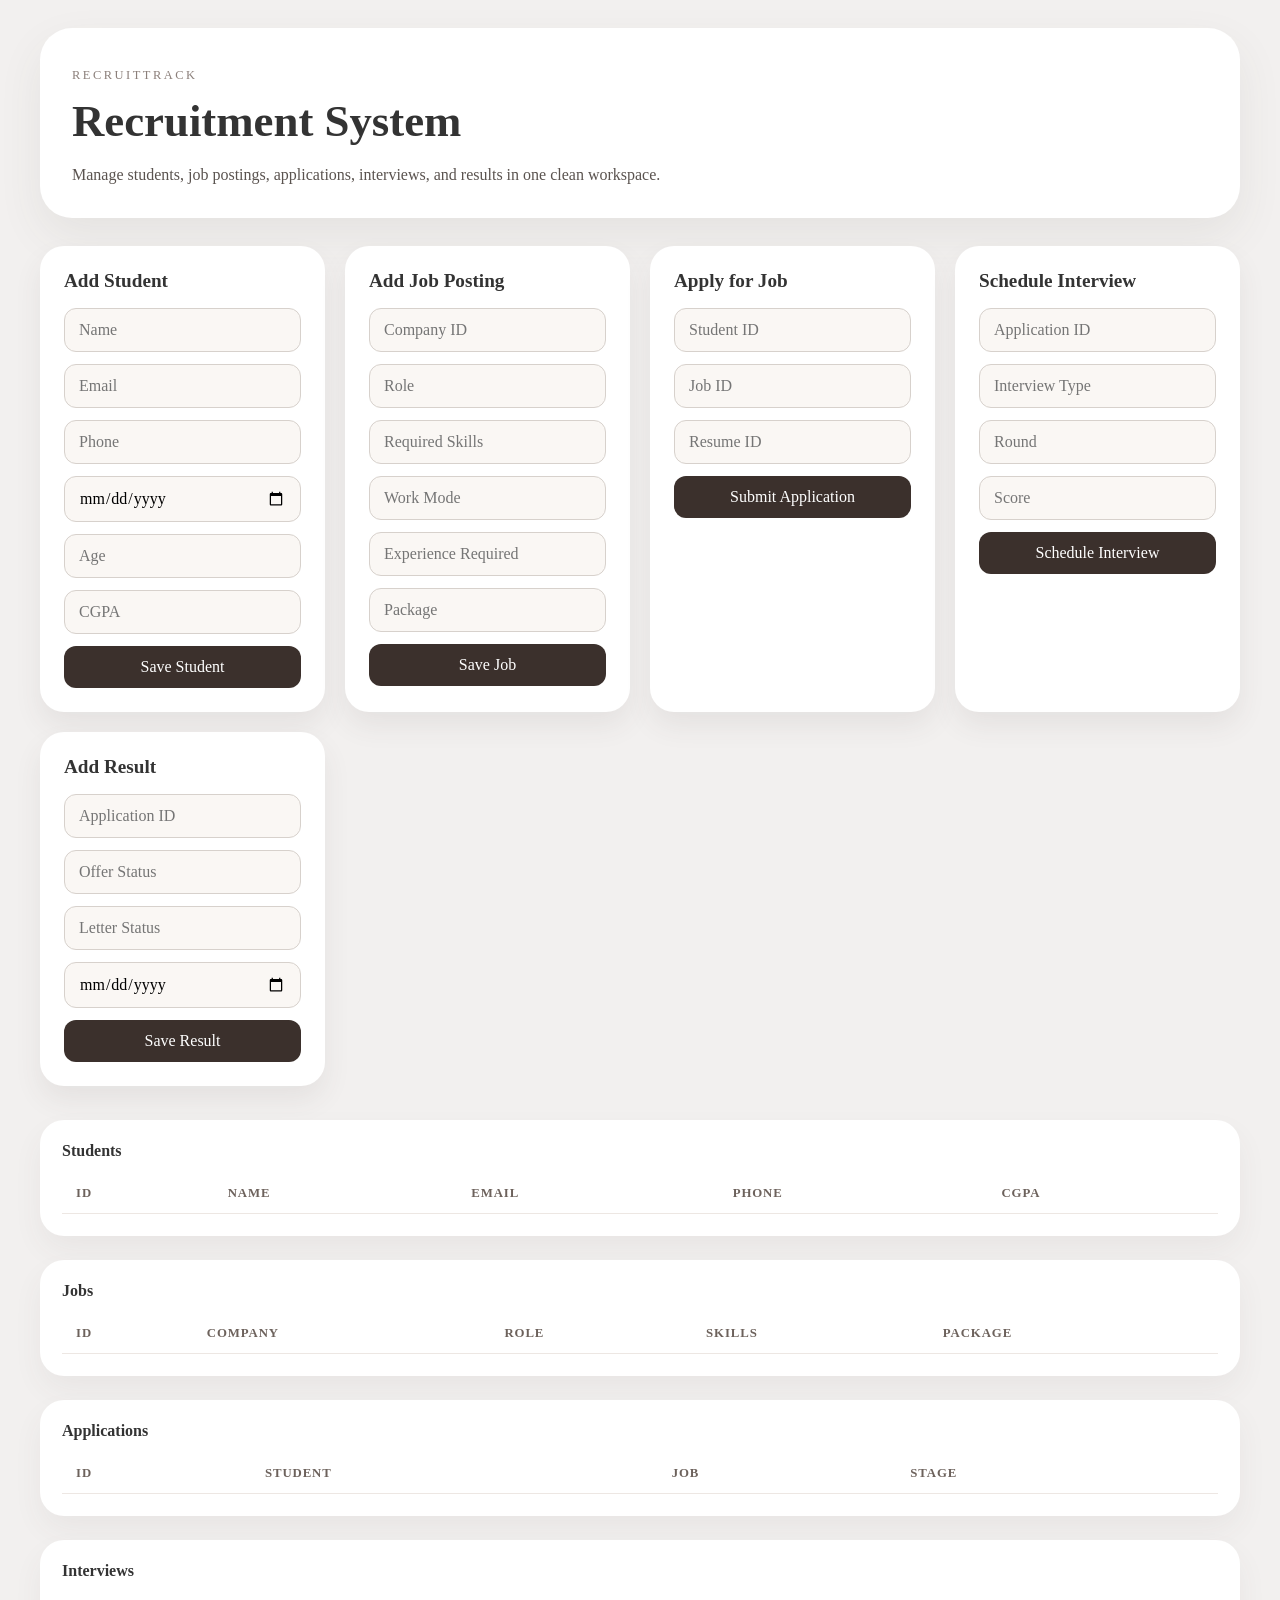
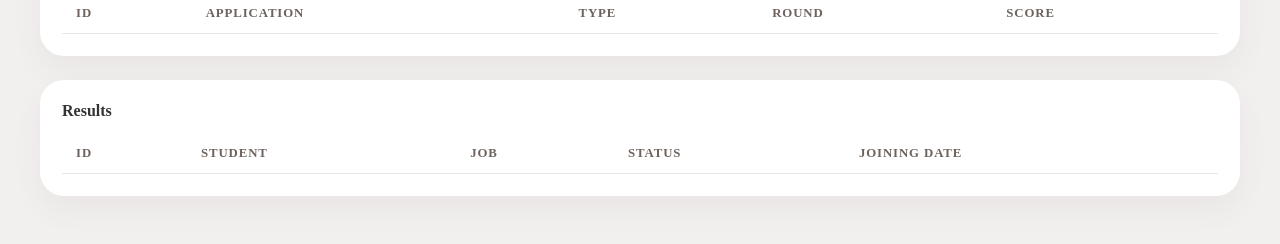
==== frontend/index.html @ 983ca3ce "initial commit" ====
<!DOCTYPE html>
<html lang="en">
<head>
  <meta charset="UTF-8" />
  <meta name="viewport" content="width=device-width, initial-scale=1.0" />
  <title>Recruitment Dashboard</title>
  <link rel="stylesheet" href="styles.css" />
</head>
<body>
  <main class="page-shell">
    <header class="hero">
      <div>
        <p class="eyebrow">RecruitTrack</p>
        <h1>Recruitment System</h1>
        <p class="hero-copy">Manage students, job postings, applications, interviews, and results in one clean workspace.</p>
      </div>
    </header>

    <section class="form-grid">
      <article class="card">
        <h2>Add Student</h2>
        <form id="studentForm" class="stack">
          <input name="name" type="text" placeholder="Name" required />
          <input name="email" type="email" placeholder="Email" required />
          <input name="phone" type="text" placeholder="Phone" />
          <input name="dob" type="date" placeholder="Date of Birth" />
          <input name="age" type="number" placeholder="Age" />
          <input name="cgpa" type="number" step="0.01" placeholder="CGPA" />
          <button type="submit">Save Student</button>
        </form>
      </article>

      <article class="card">
        <h2>Add Job Posting</h2>
        <form id="jobForm" class="stack">
          <input name="company_id" type="number" placeholder="Company ID" required />
          <input name="role" type="text" placeholder="Role" required />
          <input name="required_skills" type="text" placeholder="Required Skills" />
          <input name="work_mode" type="text" placeholder="Work Mode" />
          <input name="experience_required" type="text" placeholder="Experience Required" />
          <input name="package_offered" type="number" step="0.01" placeholder="Package" />
          <button type="submit">Save Job</button>
        </form>
      </article>

      <article class="card">
        <h2>Apply for Job</h2>
        <form id="applyForm" class="stack">
          <input name="student_id" type="number" placeholder="Student ID" required />
          <input name="job_id" type="number" placeholder="Job ID" required />
          <input name="resume_id" type="number" placeholder="Resume ID" />
          <button type="submit">Submit Application</button>
        </form>
      </article>

      <article class="card">
        <h2>Schedule Interview</h2>
        <form id="interviewForm" class="stack">
          <input name="application_id" type="number" placeholder="Application ID" required />
          <input name="interview_type" type="text" placeholder="Interview Type" />
          <input name="round_number" type="number" placeholder="Round" />
          <input name="score" type="number" step="0.01" placeholder="Score" />
          <button type="submit">Schedule Interview</button>
        </form>
      </article>

      <article class="card">
        <h2>Add Result</h2>
        <form id="resultForm" class="stack">
          <input name="application_id" type="number" placeholder="Application ID" required />
          <input name="offer_status" type="text" placeholder="Offer Status" />
          <input name="offer_letter_status" type="text" placeholder="Letter Status" />
          <input name="joining_date" type="date" placeholder="Joining Date" />
          <button type="submit">Save Result</button>
        </form>
      </article>
    </section>

    <section class="tables">
      <div class="table-card">
        <h2>Students</h2>
        <div class="table-scroll"><table id="studentsTable"><thead><tr><th>ID</th><th>Name</th><th>Email</th><th>Phone</th><th>CGPA</th></tr></thead><tbody></tbody></table></div>
      </div>
      <div class="table-card">
        <h2>Jobs</h2>
        <div class="table-scroll"><table id="jobsTable"><thead><tr><th>ID</th><th>Company</th><th>Role</th><th>Skills</th><th>Package</th></tr></thead><tbody></tbody></table></div>
      </div>
      <div class="table-card">
        <h2>Applications</h2>
        <div class="table-scroll"><table id="applicationsTable"><thead><tr><th>ID</th><th>Student</th><th>Job</th><th>Stage</th></tr></thead><tbody></tbody></table></div>
      </div>
      <div class="table-card">
        <h2>Interviews</h2>
        <div class="table-scroll"><table id="interviewsTable"><thead><tr><th>ID</th><th>Application</th><th>Type</th><th>Round</th><th>Score</th></tr></thead><tbody></tbody></table></div>
      </div>
      <div class="table-card">
        <h2>Results</h2>
        <div class="table-scroll"><table id="resultsTable"><thead><tr><th>ID</th><th>Student</th><th>Job</th><th>Status</th><th>Joining Date</th></tr></thead><tbody></tbody></table></div>
      </div>
    </section>
  </main>
  <script src="app.js"></script>
</body>
</html>
---- frontend/styles.css ----
body {
  margin: 0;
  font-family: 'Times New Roman', Georgia, serif;
  background: #F2F0EF;
  color: #333;
}

.page-shell {
  max-width: 1200px;
  margin: 0 auto;
  padding: 28px 24px 48px;
}

.hero {
  background: #fff;
  border-radius: 32px;
  padding: 28px 32px;
  box-shadow: 0 18px 45px rgba(78, 72, 70, 0.08);
  margin-bottom: 28px;
}

.eyebrow {
  text-transform: uppercase;
  letter-spacing: 0.2em;
  font-size: 0.78rem;
  color: #8b7f7a;
  margin-bottom: 12px;
}

.hero h1 {
  margin: 0;
  font-size: 2.8rem;
}

.hero-copy {
  margin: 14px 0 0;
  line-height: 1.8;
  color: #5a534f;
}

.form-grid {
  display: grid;
  grid-template-columns: repeat(auto-fit, minmax(280px, 1fr));
  gap: 20px;
}

.card {
  background: #fff;
  border-radius: 24px;
  padding: 24px;
  box-shadow: 0 14px 28px rgba(77, 70, 66, 0.08);
}

.card h2 {
  margin-top: 0;
  font-size: 1.2rem;
}

.stack {
  display: grid;
  gap: 12px;
  margin-top: 16px;
}

input,
button {
  border: 1px solid #d7d1cc;
  border-radius: 12px;
  font: inherit;
  padding: 12px 14px;
}

input {
  background: #faf7f4;
}

button {
  cursor: pointer;
  background: #3b302c;
  color: #fff;
  border: none;
  transition: transform 160ms ease, background 160ms ease;
}

button:hover {
  transform: translateY(-1px);
  background: #5e514a;
}

.tables {
  display: grid;
  gap: 24px;
  margin-top: 34px;
}

.table-card {
  background: #fff;
  border-radius: 24px;
  padding: 22px;
  box-shadow: 0 14px 30px rgba(77, 70, 66, 0.06);
}

.table-card h2 {
  margin: 0 0 14px;
  font-size: 1rem;
}

.table-scroll {
  overflow-x: auto;
}

table {
  width: 100%;
  border-collapse: collapse;
  min-width: 640px;
}

th,
td {
  text-align: left;
  padding: 12px 14px;
  border-bottom: 1px solid #ede7e3;
}

th {
  color: #6d625c;
  text-transform: uppercase;
  letter-spacing: 0.07em;
  font-size: 0.8rem;
}

tbody tr:hover {
  background: #faf5f1;
}

@media (max-width: 720px) {
  .form-grid {
    grid-template-columns: 1fr;
  }
}
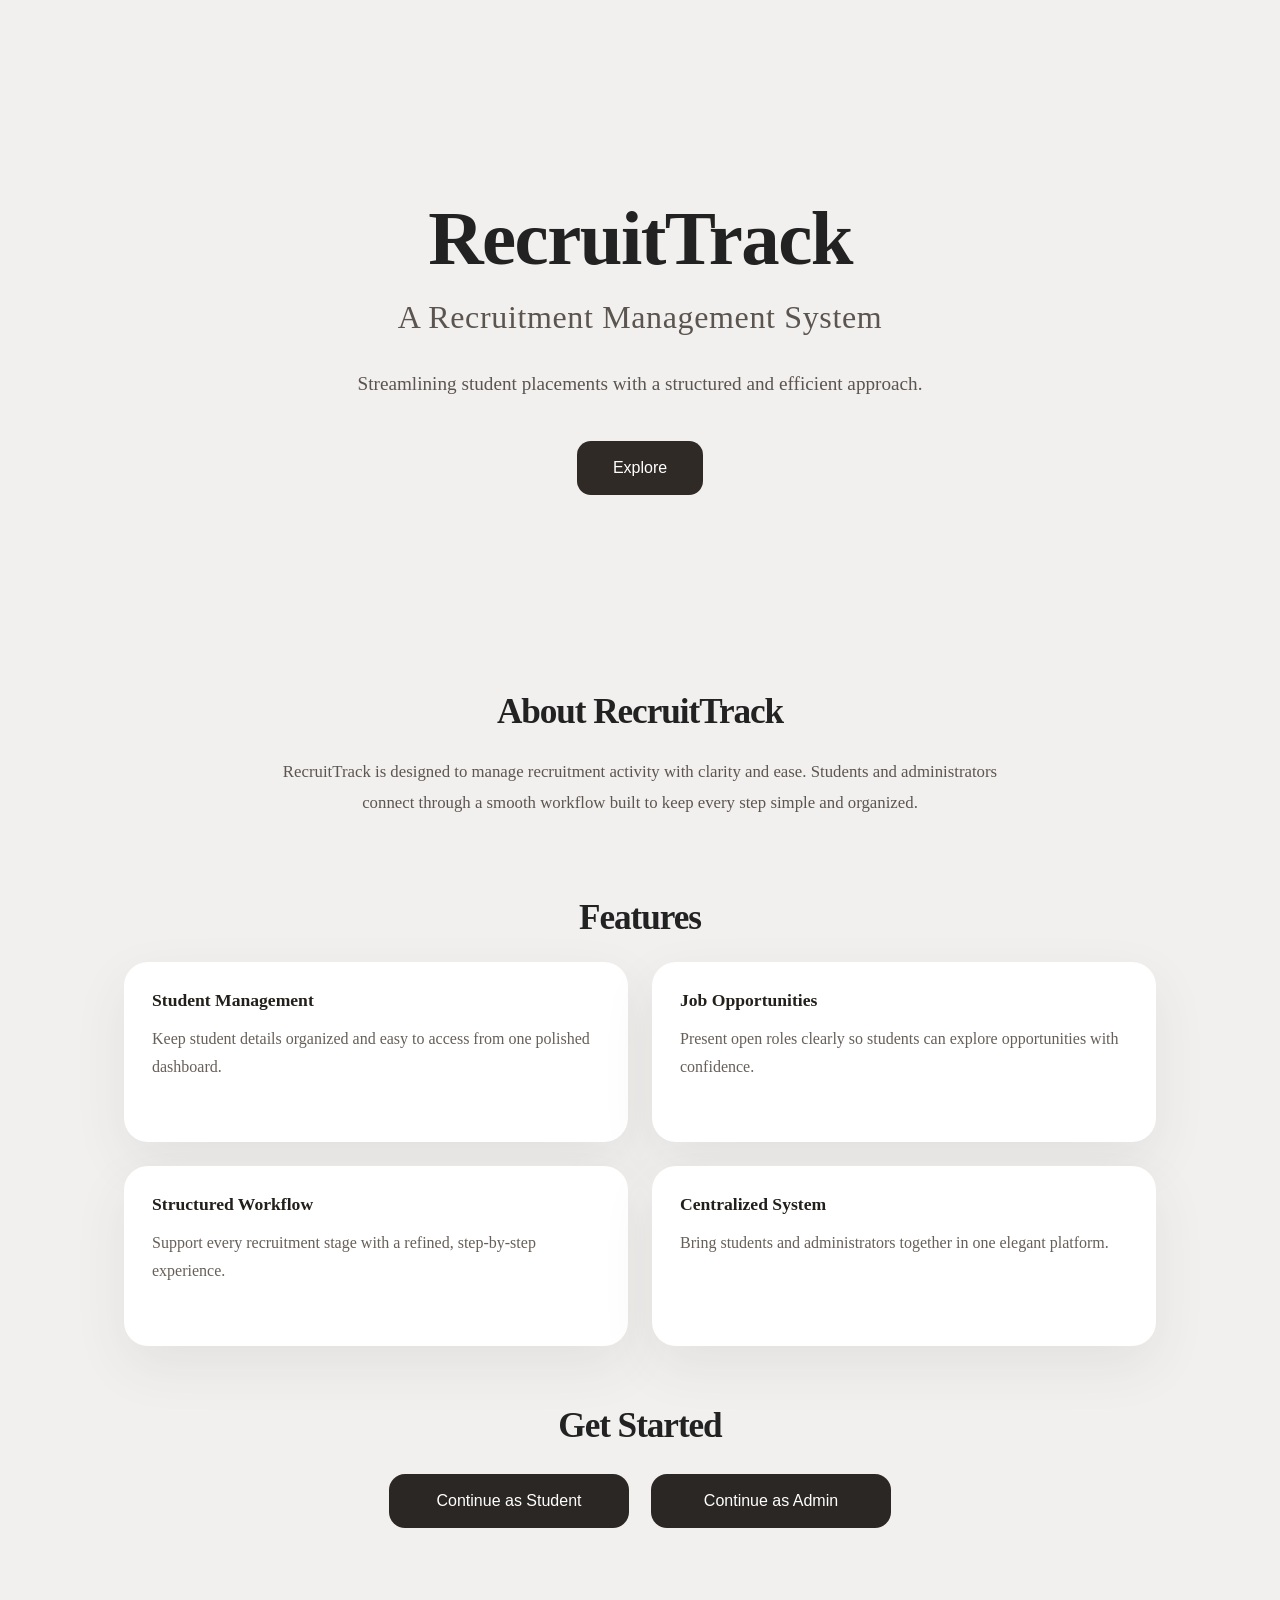
==== commit dee933df: "updated frontend" ====
--- a/frontend/index.html
+++ b/frontend/index.html
@@ -1,104 +1,98 @@
-<!DOCTYPE html>
+<!doctype html>
 <html lang="en">
-<head>
-  <meta charset="UTF-8" />
-  <meta name="viewport" content="width=device-width, initial-scale=1.0" />
-  <title>Recruitment Dashboard</title>
-  <link rel="stylesheet" href="styles.css" />
-</head>
-<body>
-  <main class="page-shell">
-    <header class="hero">
-      <div>
-        <p class="eyebrow">RecruitTrack</p>
-        <h1>Recruitment System</h1>
-        <p class="hero-copy">Manage students, job postings, applications, interviews, and results in one clean workspace.</p>
-      </div>
-    </header>
+  <head>
+    <meta charset="UTF-8" />
+    <meta name="viewport" content="width=device-width, initial-scale=1.0" />
+    <title>RecruitTrack</title>
+    <link rel="stylesheet" href="style.css" />
+  </head>
+  <body>
+    <main class="landing-shell">
+      <section class="hero-section" id="hero">
+        <div class="hero-copy">
+          <h1>RecruitTrack</h1>
+          <h2>A Recruitment Management System</h2>
+          <p class="hero-description">
+            Streamlining student placements with a structured and efficient
+            approach.
+          </p>
+          <button
+            class="hero-button"
+            onclick="
+              document
+                .getElementById('about')
+                .scrollIntoView({ behavior: 'smooth' })
+            "
+          >
+            Explore
+          </button>
+        </div>
+      </section>
 
-    <section class="form-grid">
-      <article class="card">
-        <h2>Add Student</h2>
-        <form id="studentForm" class="stack">
-          <input name="name" type="text" placeholder="Name" required />
-          <input name="email" type="email" placeholder="Email" required />
-          <input name="phone" type="text" placeholder="Phone" />
-          <input name="dob" type="date" placeholder="Date of Birth" />
-          <input name="age" type="number" placeholder="Age" />
-          <input name="cgpa" type="number" step="0.01" placeholder="CGPA" />
-          <button type="submit">Save Student</button>
-        </form>
-      </article>
+      <section class="content-section" id="about">
+        <div class="section-heading">
+          <h2>About RecruitTrack</h2>
+        </div>
+        <p class="section-text">
+          RecruitTrack is designed to manage recruitment activity with clarity
+          and ease. Students and administrators connect through a smooth
+          workflow built to keep every step simple and organized.
+        </p>
+      </section>
 
-      <article class="card">
-        <h2>Add Job Posting</h2>
-        <form id="jobForm" class="stack">
-          <input name="company_id" type="number" placeholder="Company ID" required />
-          <input name="role" type="text" placeholder="Role" required />
-          <input name="required_skills" type="text" placeholder="Required Skills" />
-          <input name="work_mode" type="text" placeholder="Work Mode" />
-          <input name="experience_required" type="text" placeholder="Experience Required" />
-          <input name="package_offered" type="number" step="0.01" placeholder="Package" />
-          <button type="submit">Save Job</button>
-        </form>
-      </article>
+      <section class="content-section" id="features">
+        <div class="section-heading">
+          <h2>Features</h2>
+        </div>
+        <div class="feature-grid">
+          <article class="feature-card">
+            <h3>Student Management</h3>
+            <p>
+              Keep student details organized and easy to access from one
+              polished dashboard.
+            </p>
+          </article>
+          <article class="feature-card">
+            <h3>Job Opportunities</h3>
+            <p>
+              Present open roles clearly so students can explore opportunities
+              with confidence.
+            </p>
+          </article>
+          <article class="feature-card">
+            <h3>Structured Workflow</h3>
+            <p>
+              Support every recruitment stage with a refined, step-by-step
+              experience.
+            </p>
+          </article>
+          <article class="feature-card">
+            <h3>Centralized System</h3>
+            <p>
+              Bring students and administrators together in one elegant
+              platform.
+            </p>
+          </article>
+        </div>
+      </section>
 
-      <article class="card">
-        <h2>Apply for Job</h2>
-        <form id="applyForm" class="stack">
-          <input name="student_id" type="number" placeholder="Student ID" required />
-          <input name="job_id" type="number" placeholder="Job ID" required />
-          <input name="resume_id" type="number" placeholder="Resume ID" />
-          <button type="submit">Submit Application</button>
-        </form>
-      </article>
-
-      <article class="card">
-        <h2>Schedule Interview</h2>
-        <form id="interviewForm" class="stack">
-          <input name="application_id" type="number" placeholder="Application ID" required />
-          <input name="interview_type" type="text" placeholder="Interview Type" />
-          <input name="round_number" type="number" placeholder="Round" />
-          <input name="score" type="number" step="0.01" placeholder="Score" />
-          <button type="submit">Schedule Interview</button>
-        </form>
-      </article>
-
-      <article class="card">
-        <h2>Add Result</h2>
-        <form id="resultForm" class="stack">
-          <input name="application_id" type="number" placeholder="Application ID" required />
-          <input name="offer_status" type="text" placeholder="Offer Status" />
-          <input name="offer_letter_status" type="text" placeholder="Letter Status" />
-          <input name="joining_date" type="date" placeholder="Joining Date" />
-          <button type="submit">Save Result</button>
-        </form>
-      </article>
-    </section>
-
-    <section class="tables">
-      <div class="table-card">
-        <h2>Students</h2>
-        <div class="table-scroll"><table id="studentsTable"><thead><tr><th>ID</th><th>Name</th><th>Email</th><th>Phone</th><th>CGPA</th></tr></thead><tbody></tbody></table></div>
-      </div>
-      <div class="table-card">
-        <h2>Jobs</h2>
-        <div class="table-scroll"><table id="jobsTable"><thead><tr><th>ID</th><th>Company</th><th>Role</th><th>Skills</th><th>Package</th></tr></thead><tbody></tbody></table></div>
-      </div>
-      <div class="table-card">
-        <h2>Applications</h2>
-        <div class="table-scroll"><table id="applicationsTable"><thead><tr><th>ID</th><th>Student</th><th>Job</th><th>Stage</th></tr></thead><tbody></tbody></table></div>
-      </div>
-      <div class="table-card">
-        <h2>Interviews</h2>
-        <div class="table-scroll"><table id="interviewsTable"><thead><tr><th>ID</th><th>Application</th><th>Type</th><th>Round</th><th>Score</th></tr></thead><tbody></tbody></table></div>
-      </div>
-      <div class="table-card">
-        <h2>Results</h2>
-        <div class="table-scroll"><table id="resultsTable"><thead><tr><th>ID</th><th>Student</th><th>Job</th><th>Status</th><th>Joining Date</th></tr></thead><tbody></tbody></table></div>
-      </div>
-    </section>
-  </main>
-  <script src="app.js"></script>
-</body>
+      <section class="content-section role-section" id="roles">
+        <div class="section-heading">
+          <h2>Get Started</h2>
+        </div>
+        <div class="role-actions">
+          <button
+            class="role-button"
+            onclick="window.location = 'student.html'"
+          >
+            Continue as Student
+          </button>
+          <button class="role-button" onclick="window.location = 'admin.html'">
+            Continue as Admin
+          </button>
+        </div>
+      </section>
+    </main>
+    <script src="script.js"></script>
+  </body>
 </html>
--- a/frontend/style.css
+++ b/frontend/style.css
@@ -0,0 +1,185 @@
+* {
+  margin: 0;
+  padding: 0;
+  box-sizing: border-box;
+}
+
+html {
+  scroll-behavior: smooth;
+}
+
+body {
+  font-family: "Times New Roman", Georgia, serif;
+  background: #f2f0ef;
+  color: #333;
+  min-height: 100vh;
+}
+
+.landing-shell {
+  max-width: 1080px;
+  margin: 0 auto;
+  padding: 40px 24px 80px;
+}
+
+.hero-section {
+  display: flex;
+  align-items: center;
+  justify-content: center;
+  text-align: center;
+  min-height: 68vh;
+  padding: 48px 24px;
+}
+
+.hero-copy {
+  width: 100%;
+  max-width: 760px;
+}
+
+.hero-section h1 {
+  font-size: clamp(4rem, 6vw, 6.2rem);
+  line-height: 1.1;
+  font-weight: 900;
+  color: #222;
+  margin-bottom: 16px;
+  letter-spacing: -0.02em;
+}
+
+.hero-section h2 {
+  font-size: clamp(1.5rem, 2.5vw, 2rem);
+  line-height: 1.3;
+  font-weight: 400;
+  color: #5b544f;
+  margin-bottom: 28px;
+  letter-spacing: 0.02em;
+}
+
+.hero-description {
+  font-size: 1.2rem;
+  color: #5b544f;
+  max-width: 680px;
+  margin: 0 auto 40px;
+  line-height: 1.8;
+}
+
+.hero-button {
+  padding: 18px 36px;
+  border: none;
+  background: #2f2a26;
+  color: #fff;
+  border-radius: 14px;
+  font-size: 1rem;
+  cursor: pointer;
+  transition:
+    transform 0.2s ease,
+    background 0.2s ease,
+    box-shadow 0.2s ease;
+}
+
+.hero-button:hover {
+  background: #3f3a36;
+  transform: translateY(-2px);
+  box-shadow: 0 18px 40px rgba(47, 42, 38, 0.15);
+}
+
+.content-section {
+  padding: 40px 0;
+}
+
+.section-heading {
+  text-align: center;
+  margin-bottom: 24px;
+}
+
+.section-heading h2 {
+  font-size: 2.2rem;
+  letter-spacing: -0.03em;
+  color: #222;
+}
+
+.section-text {
+  max-width: 720px;
+  margin: 0 auto;
+  font-size: 1.05rem;
+  color: #5d5550;
+  line-height: 1.85;
+  text-align: center;
+}
+
+.feature-grid {
+  display: grid;
+  grid-template-columns: repeat(2, minmax(0, 1fr));
+  gap: 24px;
+}
+
+.feature-card {
+  background: #fff;
+  border-radius: 24px;
+  padding: 28px;
+  box-shadow: 0 20px 54px rgba(70, 62, 56, 0.08);
+  min-height: 180px;
+}
+
+.feature-card h3 {
+  font-size: 1.1rem;
+  margin-bottom: 14px;
+  color: #231f1b;
+}
+
+.feature-card p {
+  color: #675f59;
+  line-height: 1.75;
+}
+
+.role-section {
+  padding-top: 20px;
+}
+
+.role-actions {
+  display: flex;
+  justify-content: center;
+  gap: 22px;
+  flex-wrap: wrap;
+  margin-top: 28px;
+}
+
+.role-button {
+  min-width: 240px;
+  padding: 18px 32px;
+  border: none;
+  border-radius: 16px;
+  background: #2b2724;
+  color: #fff;
+  font-size: 1rem;
+  cursor: pointer;
+  transition:
+    transform 0.2s ease,
+    background 0.2s ease,
+    box-shadow 0.2s ease;
+}
+
+.role-button:hover {
+  background: #413b35;
+  transform: translateY(-2px);
+  box-shadow: 0 18px 40px rgba(38, 33, 31, 0.14);
+}
+
+@media (max-width: 860px) {
+  .feature-grid {
+    grid-template-columns: 1fr;
+  }
+}
+
+@media (max-width: 620px) {
+  .landing-shell {
+    padding: 32px 18px 60px;
+  }
+
+  .hero-description {
+    margin-bottom: 32px;
+  }
+
+  .role-actions {
+    flex-direction: column;
+    align-items: stretch;
+  }
+}
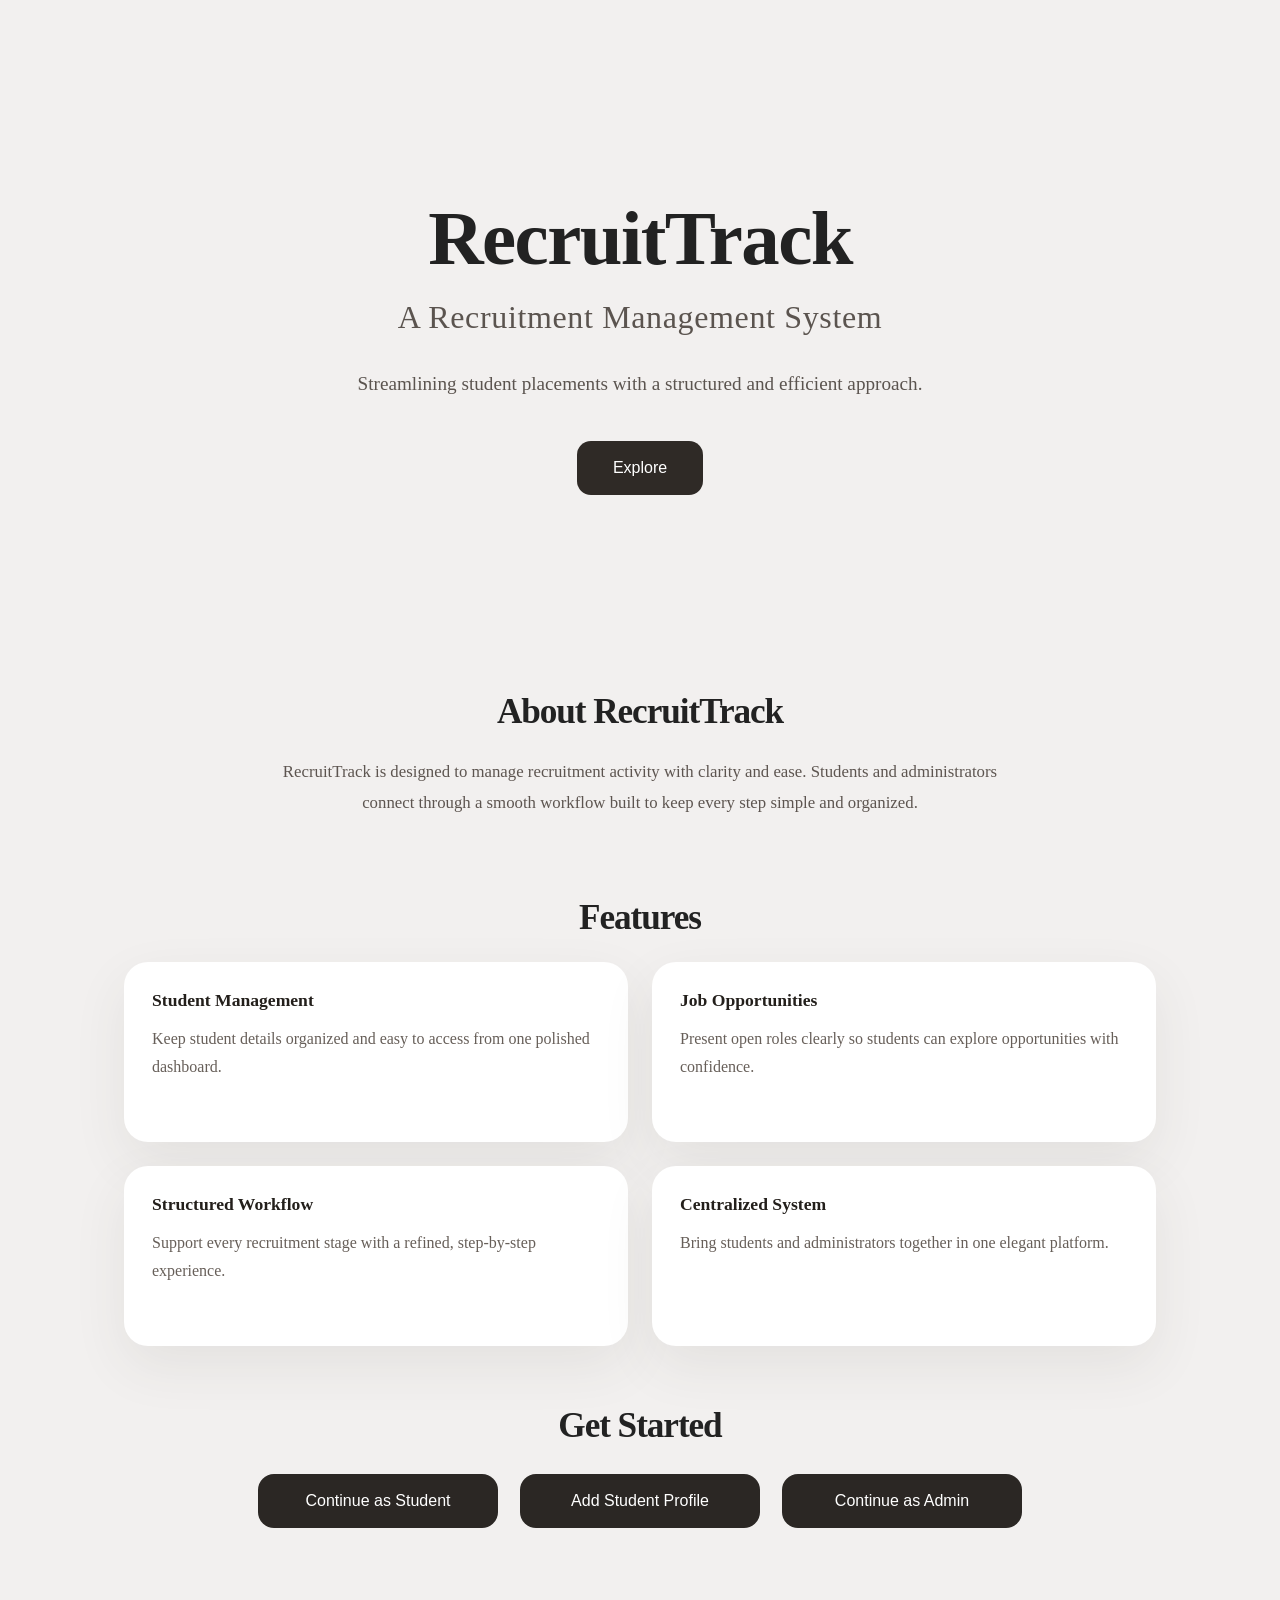
==== commit dcf87792: "Latest updates" ====
--- a/frontend/index.html
+++ b/frontend/index.html
@@ -1,98 +1,98 @@
 <!doctype html>
 <html lang="en">
-  <head>
-    <meta charset="UTF-8" />
-    <meta name="viewport" content="width=device-width, initial-scale=1.0" />
-    <title>RecruitTrack</title>
-    <link rel="stylesheet" href="style.css" />
-  </head>
-  <body>
-    <main class="landing-shell">
-      <section class="hero-section" id="hero">
-        <div class="hero-copy">
-          <h1>RecruitTrack</h1>
-          <h2>A Recruitment Management System</h2>
-          <p class="hero-description">
-            Streamlining student placements with a structured and efficient
-            approach.
-          </p>
-          <button
-            class="hero-button"
-            onclick="
+
+<head>
+  <meta charset="UTF-8" />
+  <meta name="viewport" content="width=device-width, initial-scale=1.0" />
+  <title>RecruitTrack</title>
+  <link rel="stylesheet" href="style.css" />
+</head>
+
+<body>
+  <main class="landing-shell">
+    <section class="hero-section" id="hero">
+      <div class="hero-copy">
+        <h1>RecruitTrack</h1>
+        <h2>A Recruitment Management System</h2>
+        <p class="hero-description">
+          Streamlining student placements with a structured and efficient
+          approach.
+        </p>
+        <button class="hero-button" onclick="
               document
                 .getElementById('about')
                 .scrollIntoView({ behavior: 'smooth' })
-            "
-          >
-            Explore
-          </button>
-        </div>
-      </section>
+            ">
+          Explore
+        </button>
+      </div>
+    </section>
 
-      <section class="content-section" id="about">
-        <div class="section-heading">
-          <h2>About RecruitTrack</h2>
-        </div>
-        <p class="section-text">
-          RecruitTrack is designed to manage recruitment activity with clarity
-          and ease. Students and administrators connect through a smooth
-          workflow built to keep every step simple and organized.
-        </p>
-      </section>
+    <section class="content-section" id="about">
+      <div class="section-heading">
+        <h2>About RecruitTrack</h2>
+      </div>
+      <p class="section-text">
+        RecruitTrack is designed to manage recruitment activity with clarity
+        and ease. Students and administrators connect through a smooth
+        workflow built to keep every step simple and organized.
+      </p>
+    </section>
 
-      <section class="content-section" id="features">
-        <div class="section-heading">
-          <h2>Features</h2>
-        </div>
-        <div class="feature-grid">
-          <article class="feature-card">
-            <h3>Student Management</h3>
-            <p>
-              Keep student details organized and easy to access from one
-              polished dashboard.
-            </p>
-          </article>
-          <article class="feature-card">
-            <h3>Job Opportunities</h3>
-            <p>
-              Present open roles clearly so students can explore opportunities
-              with confidence.
-            </p>
-          </article>
-          <article class="feature-card">
-            <h3>Structured Workflow</h3>
-            <p>
-              Support every recruitment stage with a refined, step-by-step
-              experience.
-            </p>
-          </article>
-          <article class="feature-card">
-            <h3>Centralized System</h3>
-            <p>
-              Bring students and administrators together in one elegant
-              platform.
-            </p>
-          </article>
-        </div>
-      </section>
+    <section class="content-section" id="features">
+      <div class="section-heading">
+        <h2>Features</h2>
+      </div>
+      <div class="feature-grid">
+        <article class="feature-card">
+          <h3>Student Management</h3>
+          <p>
+            Keep student details organized and easy to access from one
+            polished dashboard.
+          </p>
+        </article>
+        <article class="feature-card">
+          <h3>Job Opportunities</h3>
+          <p>
+            Present open roles clearly so students can explore opportunities
+            with confidence.
+          </p>
+        </article>
+        <article class="feature-card">
+          <h3>Structured Workflow</h3>
+          <p>
+            Support every recruitment stage with a refined, step-by-step
+            experience.
+          </p>
+        </article>
+        <article class="feature-card">
+          <h3>Centralized System</h3>
+          <p>
+            Bring students and administrators together in one elegant
+            platform.
+          </p>
+        </article>
+      </div>
+    </section>
 
-      <section class="content-section role-section" id="roles">
-        <div class="section-heading">
-          <h2>Get Started</h2>
-        </div>
-        <div class="role-actions">
-          <button
-            class="role-button"
-            onclick="window.location = 'student.html'"
-          >
-            Continue as Student
-          </button>
-          <button class="role-button" onclick="window.location = 'admin.html'">
-            Continue as Admin
-          </button>
-        </div>
-      </section>
-    </main>
-    <script src="script.js"></script>
-  </body>
-</html>
+    <section class="content-section role-section" id="roles">
+      <div class="section-heading">
+        <h2>Get Started</h2>
+      </div>
+      <div class="role-actions">
+        <button class="role-button" onclick="window.location = 'student.html'">
+          Continue as Student
+        </button>
+        <button class="role-button" onclick="window.location = 'add-student.html'">
+          Add Student Profile
+        </button>
+        <button class="role-button" onclick="window.location = 'admin.html'">
+          Continue as Admin
+        </button>
+      </div>
+    </section>
+  </main>
+  <script src="script.js"></script>
+</body>
+
+</html>
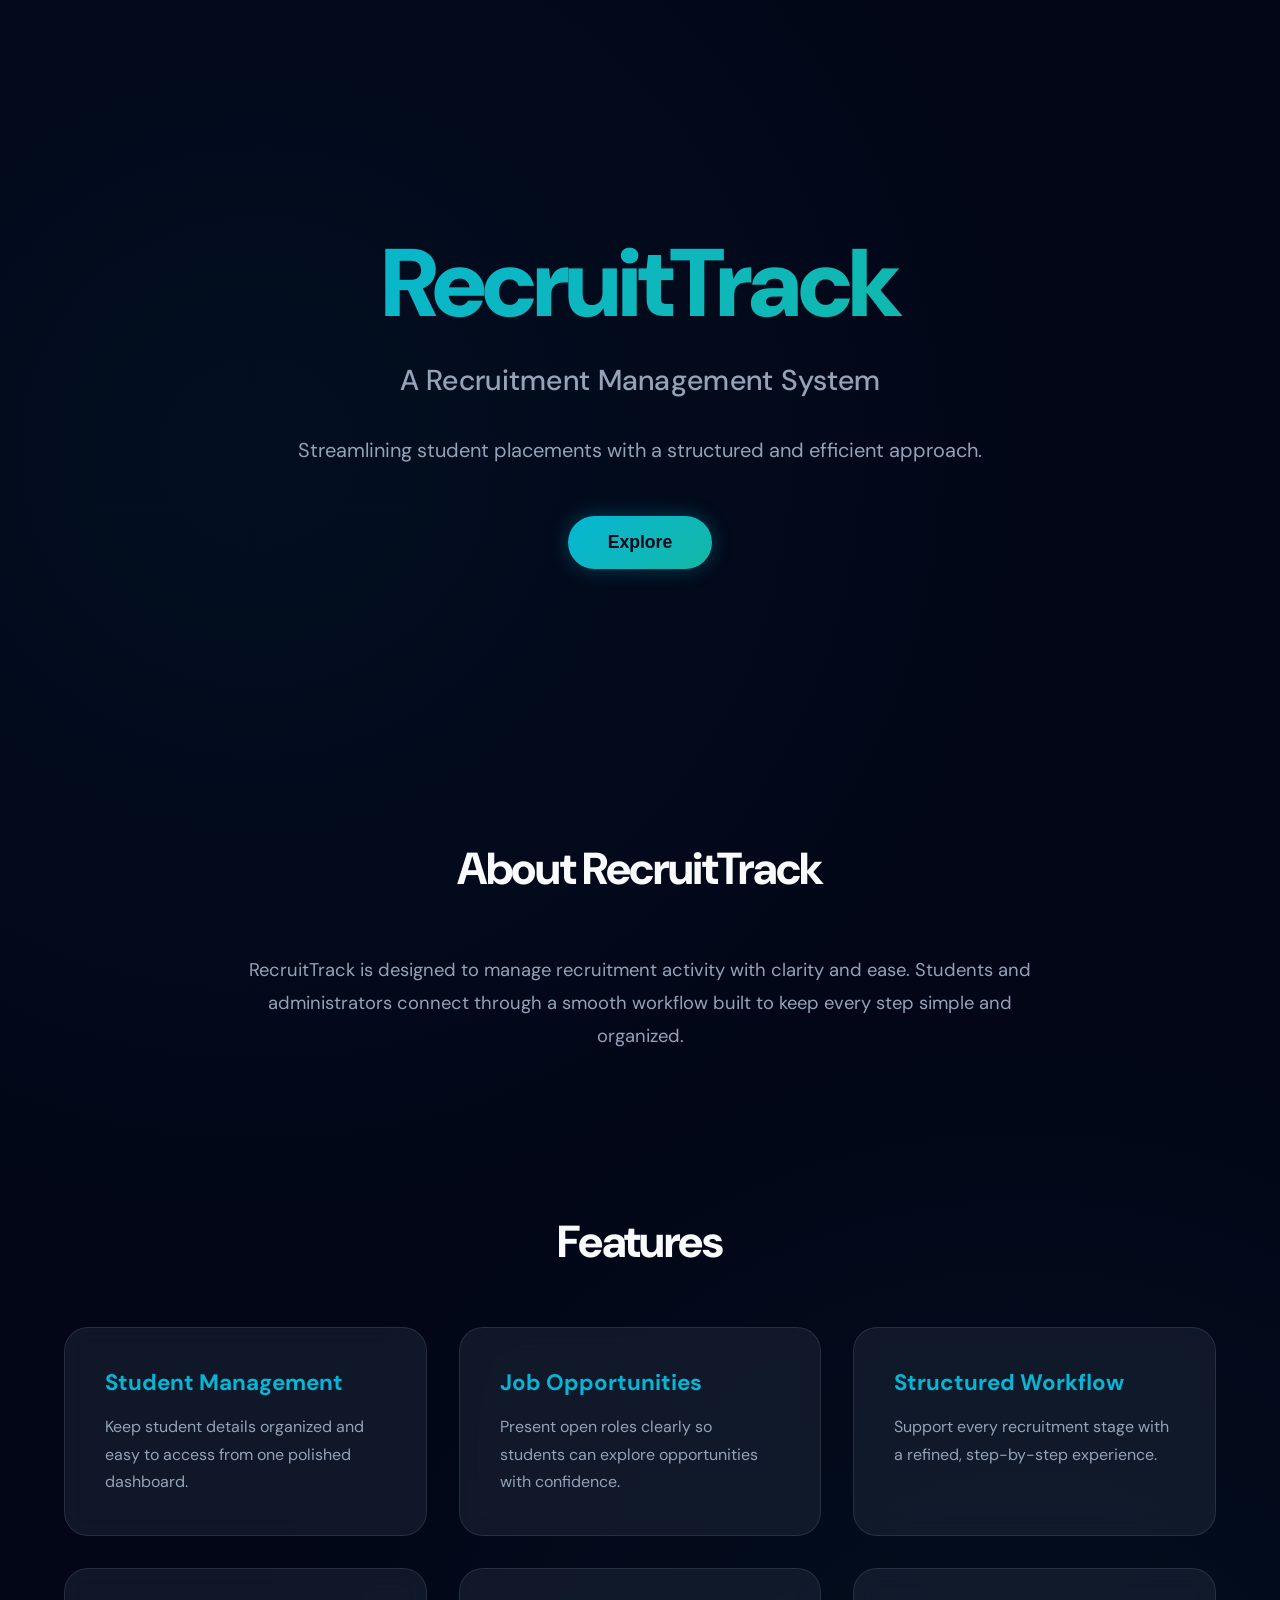
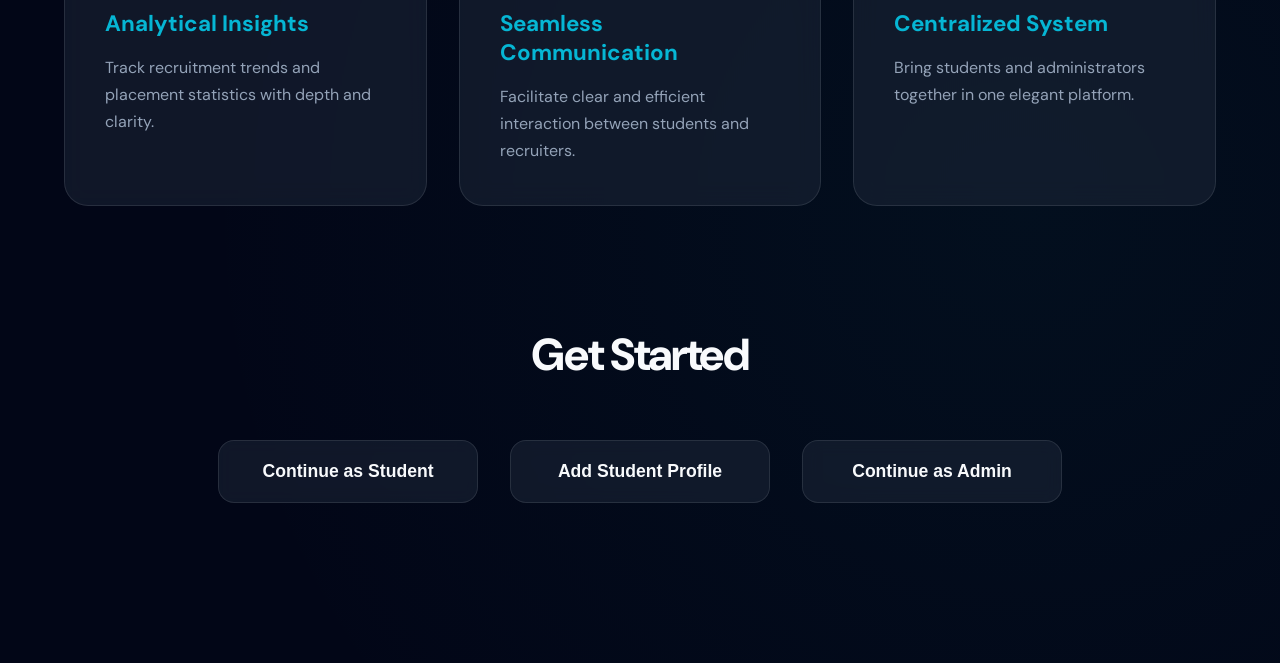
==== commit 28a24486: "Styling updates" ====
--- a/frontend/index.html
+++ b/frontend/index.html
@@ -66,6 +66,20 @@
           </p>
         </article>
         <article class="feature-card">
+          <h3>Analytical Insights</h3>
+          <p>
+            Track recruitment trends and placement statistics with depth and
+            clarity.
+          </p>
+        </article>
+        <article class="feature-card">
+          <h3>Seamless Communication</h3>
+          <p>
+            Facilitate clear and efficient interaction between students and
+            recruiters.
+          </p>
+        </article>
+        <article class="feature-card">
           <h3>Centralized System</h3>
           <p>
             Bring students and administrators together in one elegant
--- a/frontend/style.css
+++ b/frontend/style.css
@@ -1,22 +1,39 @@
+@import url('https://fonts.googleapis.com/css2?family=DM+Sans:wght@400;500;700;900&display=swap');
+
 * {
   margin: 0;
   padding: 0;
   box-sizing: border-box;
 }
 
+:root {
+  --bg-color: #020617;
+  --card-bg: rgba(30, 41, 59, 0.5);
+  --primary-cyan: #06b6d4;
+  --primary-teal: #14b8a6;
+  --text-primary: #f8fafc;
+  --text-secondary: #94a3b8;
+  --border-color: rgba(255, 255, 255, 0.1);
+  --accent-gradient: linear-gradient(135deg, #06b6d4 0%, #14b8a6 100%);
+}
+
 html {
   scroll-behavior: smooth;
 }
 
 body {
-  font-family: "Times New Roman", Georgia, serif;
-  background: #f2f0ef;
-  color: #333;
+  font-family: 'DM Sans', sans-serif;
+  background-color: var(--bg-color);
+  background-image:
+    radial-gradient(circle at 20% 20%, rgba(6, 182, 212, 0.05) 0%, transparent 40%),
+    radial-gradient(circle at 80% 80%, rgba(20, 184, 166, 0.05) 0%, transparent 40%);
+  color: var(--text-primary);
   min-height: 100vh;
+  overflow-x: hidden;
 }
 
 .landing-shell {
-  max-width: 1080px;
+  max-width: 1200px;
   margin: 0 auto;
   padding: 40px 24px 80px;
 }
@@ -26,147 +43,170 @@
   align-items: center;
   justify-content: center;
   text-align: center;
-  min-height: 68vh;
+  min-height: 80vh;
   padding: 48px 24px;
 }
 
 .hero-copy {
   width: 100%;
-  max-width: 760px;
+  max-width: 860px;
 }
 
 .hero-section h1 {
-  font-size: clamp(4rem, 6vw, 6.2rem);
+  font-size: clamp(3.5rem, 8vw, 6rem);
   line-height: 1.1;
   font-weight: 900;
-  color: #222;
-  margin-bottom: 16px;
-  letter-spacing: -0.02em;
+  background: var(--accent-gradient);
+  -webkit-background-clip: text;
+  background-clip: text;
+  -webkit-text-fill-color: transparent;
+  margin-bottom: 24px;
+  letter-spacing: -0.04em;
 }
 
 .hero-section h2 {
-  font-size: clamp(1.5rem, 2.5vw, 2rem);
-  line-height: 1.3;
-  font-weight: 400;
-  color: #5b544f;
-  margin-bottom: 28px;
-  letter-spacing: 0.02em;
+  font-size: clamp(1.2rem, 3vw, 1.8rem);
+  line-height: 1.4;
+  font-weight: 500;
+  color: var(--text-secondary);
+  margin-bottom: 32px;
+  letter-spacing: 0.01em;
 }
 
 .hero-description {
-  font-size: 1.2rem;
-  color: #5b544f;
-  max-width: 680px;
-  margin: 0 auto 40px;
+  font-size: 1.25rem;
+  color: var(--text-secondary);
+  max-width: 720px;
+  margin: 0 auto 48px;
   line-height: 1.8;
 }
 
 .hero-button {
-  padding: 18px 36px;
+  padding: 16px 40px;
   border: none;
-  background: #2f2a26;
-  color: #fff;
-  border-radius: 14px;
-  font-size: 1rem;
+  background: var(--accent-gradient);
+  color: #020617;
+  border-radius: 100px;
+  font-size: 1.1rem;
+  font-weight: 700;
   cursor: pointer;
-  transition:
-    transform 0.2s ease,
-    background 0.2s ease,
-    box-shadow 0.2s ease;
+  transition: all 0.3s cubic-bezier(0.4, 0, 0.2, 1);
+  box-shadow: 0 0 20px rgba(6, 182, 212, 0.3);
 }
 
 .hero-button:hover {
-  background: #3f3a36;
-  transform: translateY(-2px);
-  box-shadow: 0 18px 40px rgba(47, 42, 38, 0.15);
+  transform: translateY(-3px) scale(1.05);
+  box-shadow: 0 0 35px rgba(6, 182, 212, 0.5);
 }
 
 .content-section {
-  padding: 40px 0;
+  padding: 80px 0;
 }
 
 .section-heading {
   text-align: center;
-  margin-bottom: 24px;
+  margin-bottom: 56px;
 }
 
 .section-heading h2 {
-  font-size: 2.2rem;
+  font-size: 2.8rem;
+  font-weight: 800;
   letter-spacing: -0.03em;
-  color: #222;
+  margin-bottom: 16px;
 }
 
 .section-text {
-  max-width: 720px;
+  max-width: 800px;
   margin: 0 auto;
-  font-size: 1.05rem;
-  color: #5d5550;
-  line-height: 1.85;
+  font-size: 1.15rem;
+  color: var(--text-secondary);
+  line-height: 1.8;
   text-align: center;
 }
 
 .feature-grid {
   display: grid;
-  grid-template-columns: repeat(2, minmax(0, 1fr));
-  gap: 24px;
+  grid-template-columns: repeat(auto-fit, minmax(280px, 1fr));
+  gap: 32px;
 }
 
 .feature-card {
-  background: #fff;
+  background: var(--card-bg);
+  backdrop-filter: blur(12px);
+  -webkit-backdrop-filter: blur(12px);
+  border: 1px solid var(--border-color);
   border-radius: 24px;
-  padding: 28px;
-  box-shadow: 0 20px 54px rgba(70, 62, 56, 0.08);
-  min-height: 180px;
+  padding: 40px;
+  transition: all 0.3s ease;
+  position: relative;
+  overflow: hidden;
+}
+
+.feature-card::before {
+  content: '';
+  position: absolute;
+  top: 0;
+  left: 0;
+  width: 100%;
+  height: 100%;
+  background: linear-gradient(135deg, rgba(6, 182, 212, 0.1) 0%, transparent 100%);
+  opacity: 0;
+  transition: opacity 0.3s ease;
+}
+
+.feature-card:hover {
+  transform: translateY(-8px);
+  border-color: var(--primary-cyan);
+  box-shadow: 0 20px 40px rgba(0, 0, 0, 0.4);
+}
+
+.feature-card:hover::before {
+  opacity: 1;
 }
 
 .feature-card h3 {
-  font-size: 1.1rem;
-  margin-bottom: 14px;
-  color: #231f1b;
+  font-size: 1.4rem;
+  margin-bottom: 16px;
+  color: var(--primary-cyan);
+  font-weight: 700;
 }
 
 .feature-card p {
-  color: #675f59;
-  line-height: 1.75;
+  color: var(--text-secondary);
+  line-height: 1.7;
 }
 
 .role-section {
-  padding-top: 20px;
+  padding-top: 40px;
 }
 
 .role-actions {
   display: flex;
   justify-content: center;
-  gap: 22px;
+  gap: 32px;
   flex-wrap: wrap;
-  margin-top: 28px;
+  margin-top: 48px;
 }
 
 .role-button {
-  min-width: 240px;
-  padding: 18px 32px;
-  border: none;
+  min-width: 260px;
+  padding: 20px 40px;
+  border: 1px solid var(--border-color);
   border-radius: 16px;
-  background: #2b2724;
-  color: #fff;
-  font-size: 1rem;
+  background: var(--card-bg);
+  color: var(--text-primary);
+  font-size: 1.1rem;
+  font-weight: 600;
   cursor: pointer;
-  transition:
-    transform 0.2s ease,
-    background 0.2s ease,
-    box-shadow 0.2s ease;
+  transition: all 0.3s ease;
+  backdrop-filter: blur(8px);
 }
 
 .role-button:hover {
-  background: #413b35;
-  transform: translateY(-2px);
-  box-shadow: 0 18px 40px rgba(38, 33, 31, 0.14);
-}
-
-@media (max-width: 860px) {
-  .feature-grid {
-    grid-template-columns: 1fr;
-  }
+  background: rgba(6, 182, 212, 0.1);
+  border-color: var(--primary-cyan);
+  transform: translateY(-4px);
+  box-shadow: 0 15px 30px rgba(6, 182, 212, 0.2);
 }
 
 @media (max-width: 620px) {
@@ -174,12 +214,12 @@
     padding: 32px 18px 60px;
   }
 
-  .hero-description {
-    margin-bottom: 32px;
+  .hero-section h1 {
+    font-size: 3rem;
   }
 
   .role-actions {
     flex-direction: column;
     align-items: stretch;
   }
-}
+}
